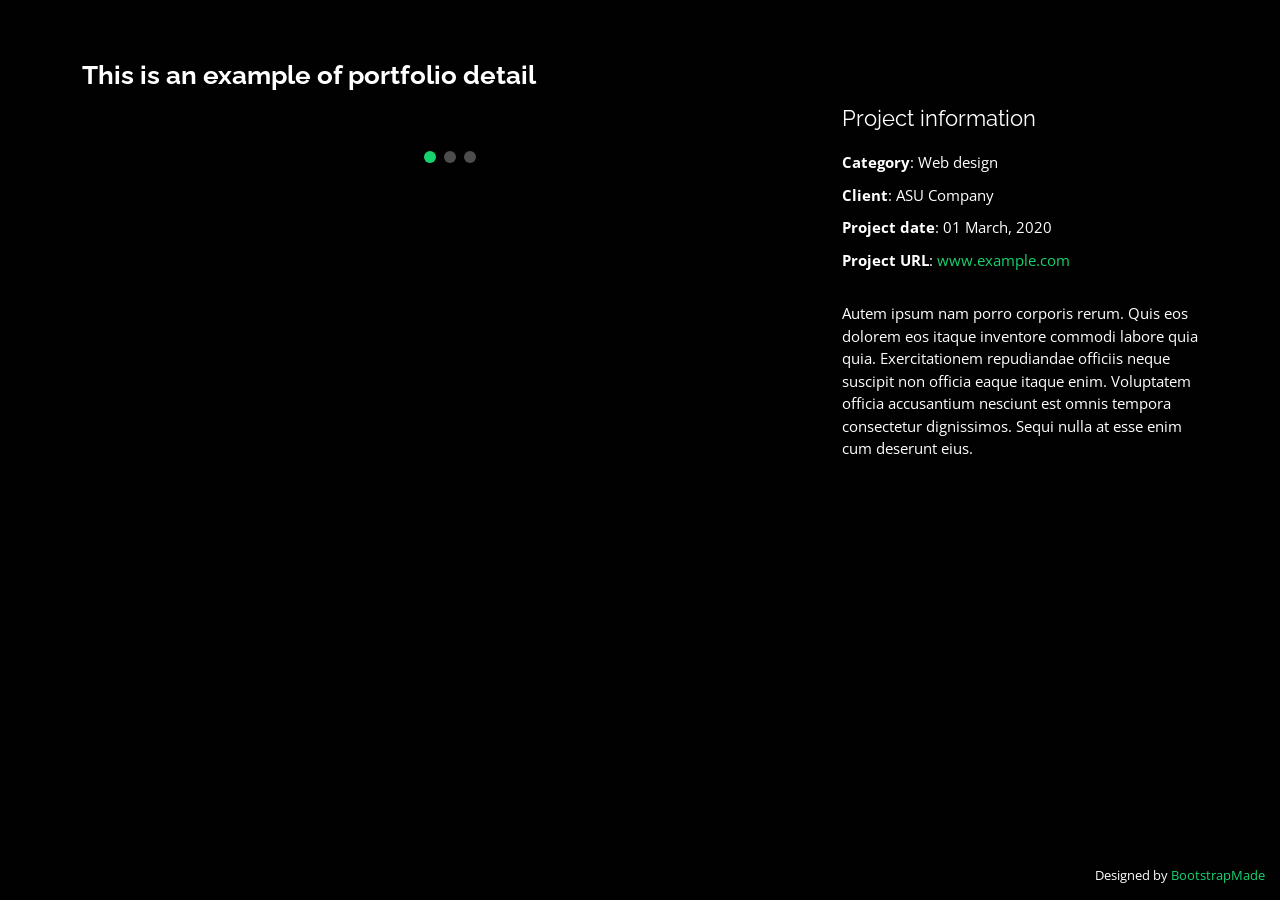
==== portfolio-details.html @ a6886284 "New template" ====
<!DOCTYPE html>
<html lang="en">

<head>
  <meta charset="utf-8">
  <meta content="width=device-width, initial-scale=1.0" name="viewport">

  <title>Portfolio Details - Personal Bootstrap Template</title>
  <meta content="" name="description">
  <meta content="" name="keywords">

  <!-- Favicons -->
  <link href="assets/img/favicon.png" rel="icon">
  <link href="assets/img/apple-touch-icon.png" rel="apple-touch-icon">

  <!-- Google Fonts -->
  <link href="https://fonts.googleapis.com/css?family=Open+Sans:300,300i,400,400i,600,600i,700,700i|Raleway:300,300i,400,400i,500,500i,600,600i,700,700i|Poppins:300,300i,400,400i,500,500i,600,600i,700,700i" rel="stylesheet">

  <!-- Vendor CSS Files -->
  <link href="assets/vendor/bootstrap/css/bootstrap.min.css" rel="stylesheet">
  <link href="assets/vendor/bootstrap-icons/bootstrap-icons.css" rel="stylesheet">
  <link href="assets/vendor/boxicons/css/boxicons.min.css" rel="stylesheet">
  <link href="assets/vendor/glightbox/css/glightbox.min.css" rel="stylesheet">
  <link href="assets/vendor/remixicon/remixicon.css" rel="stylesheet">
  <link href="assets/vendor/swiper/swiper-bundle.min.css" rel="stylesheet">

  <!-- Template Main CSS File -->
  <link href="assets/css/style.css" rel="stylesheet">

  <!-- =======================================================
  * Template Name: Personal - v4.10.0
  * Template URL: https://bootstrapmade.com/personal-free-resume-bootstrap-template/
  * Author: BootstrapMade.com
  * License: https://bootstrapmade.com/license/
  ======================================================== -->
</head>

<body>

  <main id="main">

    <!-- ======= Portfolio Details ======= -->
    <div id="portfolio-details" class="portfolio-details">
      <div class="container">

        <div class="row">

          <div class="col-lg-8">
            <h2 class="portfolio-title">This is an example of portfolio detail</h2>

            <div class="portfolio-details-slider swiper">
              <div class="swiper-wrapper align-items-center">

                <div class="swiper-slide">
                  <img src="assets/img/portfolio/portfolio-details-1.jpg" alt="">
                </div>

                <div class="swiper-slide">
                  <img src="assets/img/portfolio/portfolio-details-2.jpg" alt="">
                </div>

                <div class="swiper-slide">
                  <img src="assets/img/portfolio/portfolio-details-3.jpg" alt="">
                </div>

              </div>
              <div class="swiper-pagination"></div>
            </div>

          </div>

          <div class="col-lg-4 portfolio-info">
            <h3>Project information</h3>
            <ul>
              <li><strong>Category</strong>: Web design</li>
              <li><strong>Client</strong>: ASU Company</li>
              <li><strong>Project date</strong>: 01 March, 2020</li>
              <li><strong>Project URL</strong>: <a href="#">www.example.com</a></li>
            </ul>

            <p>
              Autem ipsum nam porro corporis rerum. Quis eos dolorem eos itaque inventore commodi labore quia quia. Exercitationem repudiandae officiis neque suscipit non officia eaque itaque enim. Voluptatem officia accusantium nesciunt est omnis tempora consectetur dignissimos. Sequi nulla at esse enim cum deserunt eius.
            </p>
          </div>

        </div>

      </div>
    </div><!-- End Portfolio Details -->

  </main><!-- End #main -->

  <div class="credits">
    <!-- All the links in the footer should remain intact. -->
    <!-- You can delete the links only if you purchased the pro version. -->
    <!-- Licensing information: https://bootstrapmade.com/license/ -->
    <!-- Purchase the pro version with working PHP/AJAX contact form: https://bootstrapmade.com/personal-free-resume-bootstrap-template/ -->
    Designed by <a href="https://bootstrapmade.com/">BootstrapMade</a>
  </div>

  <!-- Vendor JS Files -->
  <script src="assets/vendor/purecounter/purecounter_vanilla.js"></script>
  <script src="assets/vendor/bootstrap/js/bootstrap.bundle.min.js"></script>
  <script src="assets/vendor/glightbox/js/glightbox.min.js"></script>
  <script src="assets/vendor/isotope-layout/isotope.pkgd.min.js"></script>
  <script src="assets/vendor/swiper/swiper-bundle.min.js"></script>
  <script src="assets/vendor/waypoints/noframework.waypoints.js"></script>
  <script src="assets/vendor/php-email-form/validate.js"></script>

  <!-- Template Main JS File -->
  <script src="assets/js/main.js"></script>

</body>

</html>
---- assets/css/style.css ----
/**
* Template Name: Personal - v4.10.0
* Template URL: https://bootstrapmade.com/personal-free-resume-bootstrap-template/
* Author: BootstrapMade.com
* License: https://bootstrapmade.com/license/
*/

/*--------------------------------------------------------------
# General
--------------------------------------------------------------*/
body {
  font-family: "Open Sans", sans-serif;
  background-color: #040404;
  color: #fff;
  position: relative;
  background: transparent;
}

body::before {
  content: "";
  position: fixed;
  background: #040404 url("../img/bg.jpg") top right no-repeat;
  background-size: cover;
  left: 0;
  right: 0;
  top: 0;
  height: 100vh;
  z-index: -1;
}

@media (min-width: 1024px) {
  body::before {
    background-attachment: fixed;
  }
}

a {
  color: #18d26e;
  text-decoration: none;
}

a:hover {
  color: #35e888;
  text-decoration: none;
}

h1,
h2,
h3,
h4,
h5,
h6 {
  font-family: "Raleway", sans-serif;
}

/*--------------------------------------------------------------
# Header
--------------------------------------------------------------*/
#header {
  transition: ease-in-out 0.3s;
  position: relative;
  height: 100vh;
  display: flex;
  align-items: center;
  z-index: 997;
  overflow-y: auto;
}

#header * {
  transition: ease-in-out 0.3s;
}

#header h1 {
  font-size: 48px;
  margin: 0;
  padding: 0;
  line-height: 1;
  font-weight: 700;
  font-family: "Poppins", sans-serif;
}

#header h1 a,
#header h1 a:hover {
  color: #fff;
  line-height: 1;
  display: inline-block;
}

#header h2 {
  font-size: 24px;
  margin-top: 20px;
  color: rgba(255, 255, 255, 0.8);
}

#header h2 span {
  color: #fff;
  border-bottom: 2px solid #18d26e;
  padding-bottom: 6px;
}

#header img {
  padding: 0;
  margin: 0;
}

#header .social-links {
  margin-top: 40px;
  display: flex;
}

#header .social-links a {
  font-size: 16px;
  display: flex;
  justify-content: center;
  align-items: center;
  background: rgba(255, 255, 255, 0.1);
  color: #fff;
  line-height: 1;
  margin-right: 8px;
  border-radius: 50%;
  width: 40px;
  height: 40px;
}

#header .social-links a:hover {
  background: #18d26e;
}

@media (max-width: 992px) {
  #header h1 {
    font-size: 36px;
  }

  #header h2 {
    font-size: 20px;
    line-height: 30px;
  }

  #header .social-links {
    margin-top: 15px;
  }

  #header .container {
    display: flex;
    flex-direction: column;
    align-items: center;
  }
}

/* Header Top */
#header.header-top {
  height: 80px;
  position: fixed;
  left: 0;
  top: 0;
  right: 0;
  background: rgba(0, 0, 0, 0.9);
}

#header.header-top .social-links,
#header.header-top h2 {
  display: none;
}

#header.header-top h1 {
  margin-right: auto;
  font-size: 36px;
}

#header.header-top .container {
  display: flex;
  align-items: center;
}

#header.header-top .navbar {
  margin: 0;
}

@media (max-width: 768px) {
  #header.header-top {
    height: 60px;
  }

  #header.header-top h1 {
    font-size: 26px;
  }
}

/*--------------------------------------------------------------
# Navigation Menu
--------------------------------------------------------------*/
/**
* Desktop Navigation 
*/
.navbar {
  padding: 0;
  margin-top: 35px;
}

.navbar ul {
  margin: 0;
  padding: 0;
  display: flex;
  list-style: none;
  align-items: center;
}

.navbar li {
  position: relative;
}

.navbar li+li {
  margin-left: 30px;
}

.navbar a,
.navbar a:focus {
  display: flex;
  align-items: center;
  justify-content: space-between;
  padding: 0;
  font-family: "Poppins", sans-serif;
  font-size: 16px;
  font-weight: 400;
  color: rgba(255, 255, 255, 0.7);
  white-space: nowrap;
  transition: 0.3s;
}

.navbar a i,
.navbar a:focus i {
  font-size: 12px;
  line-height: 0;
  margin-left: 5px;
}

.navbar a:before {
  content: "";
  position: absolute;
  width: 0;
  height: 2px;
  bottom: -4px;
  left: 0;
  background-color: #18d26e;
  visibility: hidden;
  width: 0px;
  transition: all 0.3s ease-in-out 0s;
}

.navbar a:hover:before,
.navbar li:hover>a:before,
.navbar .active:before {
  visibility: visible;
  width: 25px;
}

.navbar a:hover,
.navbar .active,
.navbar .active:focus,
.navbar li:hover>a {
  color: #fff;
}

/**
* Mobile Navigation 
*/
.mobile-nav-toggle {
  color: #fff;
  font-size: 28px;
  cursor: pointer;
  display: none;
  line-height: 0;
  transition: 0.5s;
  position: fixed;
  right: 15px;
  top: 15px;
}

@media (max-width: 991px) {
  .mobile-nav-toggle {
    display: block;
  }

  .navbar ul {
    display: none;
  }
}

.navbar-mobile {
  position: fixed;
  overflow: hidden;
  top: 0;
  right: 0;
  left: 0;
  bottom: 0;
  background: rgba(0, 0, 0, 0.9);
  transition: 0.3s;
  z-index: 999;
  margin-top: 0;
}

.navbar-mobile .mobile-nav-toggle {
  position: absolute;
  top: 15px;
  right: 15px;
}

.navbar-mobile ul {
  display: block;
  position: absolute;
  top: 55px;
  right: 15px;
  bottom: 45px;
  left: 15px;
  padding: 10px 0;
  overflow-y: auto;
  transition: 0.3s;
  border: 2px solid rgba(255, 255, 255, 0.2);
}

.navbar-mobile li {
  padding: 12px 20px;
}

.navbar-mobile li+li {
  margin: 0;
}

.navbar-mobile a,
.navbar-mobile a:focus {
  font-size: 16px;
  position: relative;
}

/*--------------------------------------------------------------
# Sections General
--------------------------------------------------------------*/
section {
  overflow: hidden;
  position: absolute;
  width: 100%;
  top: 140px;
  bottom: 100%;
  opacity: 0;
  transition: ease-in-out 0.4s;
  z-index: 2;
}

section.section-show {
  top: 100px;
  bottom: auto;
  opacity: 1;
  padding-bottom: 45px;
}

section .container {
  background: rgba(0, 0, 0, 0.9);
  padding: 30px;
}

@media (max-width: 768px) {
  section {
    top: 120px;
  }

  section.section-show {
    top: 80px;
  }
}

.section-title h2 {
  font-size: 14px;
  font-weight: 500;
  padding: 0;
  line-height: 1px;
  margin: 0 0 20px 0;
  letter-spacing: 2px;
  text-transform: uppercase;
  color: #aaaaaa;
  font-family: "Poppins", sans-serif;
}

.section-title h2::after {
  content: "";
  width: 120px;
  height: 1px;
  display: inline-block;
  background: #4ceb95;
  margin: 4px 10px;
}

.section-title p {
  margin: 0;
  margin: -15px 0 15px 0;
  font-size: 36px;
  font-weight: 700;
  text-transform: uppercase;
  font-family: "Poppins", sans-serif;
  color: #fff;
}

/*--------------------------------------------------------------
# About
--------------------------------------------------------------*/
.about-me .content h3 {
  font-weight: 700;
  font-size: 26px;
  color: #18d26e;
}

.about-me .content ul {
  list-style: none;
  padding: 0;
}

.about-me .content ul li {
  margin-bottom: 20px;
  display: flex;
  align-items: center;
}

.about-me .content ul strong {
  margin-right: 10px;
}

.about-me .content ul i {
  font-size: 16px;
  margin-right: 5px;
  color: #18d26e;
  line-height: 0;
}

.about-me .content p:last-child {
  margin-bottom: 0;
}

/*--------------------------------------------------------------
# Counts
--------------------------------------------------------------*/
.counts {
  padding: 70px 0 60px;
}

.counts .count-box {
  padding: 30px 30px 25px 30px;
  width: 100%;
  position: relative;
  text-align: center;
  background: rgba(255, 255, 255, 0.08);
}

.counts .count-box i {
  position: absolute;
  top: -25px;
  left: 50%;
  transform: translateX(-50%);
  font-size: 24px;
  background: rgba(255, 255, 255, 0.1);
  padding: 12px;
  color: #18d26e;
  border-radius: 50px;
  line-height: 0;
}

.counts .count-box span {
  font-size: 36px;
  display: block;
  font-weight: 600;
  color: #fff;
}

.counts .count-box p {
  padding: 0;
  margin: 0;
  font-family: "Raleway", sans-serif;
  font-size: 14px;
}

/*--------------------------------------------------------------
# Skills
--------------------------------------------------------------*/
.skills .progress {
  height: 60px;
  display: block;
  background: none;
  border-radius: 0;
}

.skills .progress .skill {
  padding: 10px 0;
  margin: 0;
  text-transform: uppercase;
  display: block;
  font-weight: 600;
  font-family: "Poppins", sans-serif;
  color: #fff;
}

.skills .progress .skill .val {
  float: right;
  font-style: normal;
}

.skills .progress-bar-wrap {
  background: rgba(255, 255, 255, 0.2);
}

.skills .progress-bar {
  width: 1px;
  height: 10px;
  transition: 0.9s;
  background-color: #18d26e;
}

/*--------------------------------------------------------------
# Interests
--------------------------------------------------------------*/
.interests .icon-box {
  display: flex;
  align-items: center;
  padding: 20px;
  background: rgba(255, 255, 255, 0.08);
  transition: ease-in-out 0.3s;
}

.interests .icon-box i {
  font-size: 32px;
  padding-right: 10px;
  line-height: 1;
}

.interests .icon-box h3 {
  font-weight: 700;
  margin: 0;
  padding: 0;
  line-height: 1;
  font-size: 16px;
  color: #fff;
}

.interests .icon-box:hover {
  background: rgba(255, 255, 255, 0.12);
}

/*--------------------------------------------------------------
# Testimonials
--------------------------------------------------------------*/
.testimonials .testimonials-carousel,
.testimonials .testimonials-slider {
  overflow: hidden;
}

.testimonials .testimonial-item {
  box-sizing: content-box;
  min-height: 320px;
}

.testimonials .testimonial-item .testimonial-img {
  width: 90px;
  border-radius: 50%;
  margin: -40px 0 0 40px;
  position: relative;
  z-index: 2;
  border: 6px solid rgba(255, 255, 255, 0.12);
}

.testimonials .testimonial-item h3 {
  font-size: 18px;
  font-weight: bold;
  margin: 10px 0 5px 45px;
  color: #fff;
}

.testimonials .testimonial-item h4 {
  font-size: 14px;
  color: #999;
  margin: 0 0 0 45px;
}

.testimonials .testimonial-item .quote-icon-left,
.testimonials .testimonial-item .quote-icon-right {
  color: rgba(255, 255, 255, 0.25);
  font-size: 26px;
}

.testimonials .testimonial-item .quote-icon-left {
  display: inline-block;
  left: -5px;
  position: relative;
}

.testimonials .testimonial-item .quote-icon-right {
  display: inline-block;
  right: -5px;
  position: relative;
  top: 10px;
}

.testimonials .testimonial-item p {
  font-style: italic;
  margin: 0 15px 0 15px;
  padding: 20px 20px 60px 20px;
  background: rgba(255, 255, 255, 0.1);
  position: relative;
  border-radius: 6px;
  position: relative;
  z-index: 1;
}

.testimonials .swiper-pagination {
  margin-top: 20px;
  position: relative;
}

.testimonials .swiper-pagination .swiper-pagination-bullet {
  width: 12px;
  height: 12px;
  opacity: 1;
  background-color: rgba(255, 255, 255, 0.3);
}

.testimonials .swiper-pagination .swiper-pagination-bullet-active {
  background-color: #18d26e;
}

/*--------------------------------------------------------------
# Resume
--------------------------------------------------------------*/
.resume .resume-title {
  font-size: 26px;
  font-weight: 700;
  margin-top: 20px;
  margin-bottom: 20px;
  color: #fff;
}

.resume .resume-item {
  padding: 0 0 20px 20px;
  margin-top: -2px;
  border-left: 2px solid rgba(255, 255, 255, 0.2);
  position: relative;
}

.resume .resume-item h4 {
  line-height: 18px;
  font-size: 18px;
  font-weight: 600;
  text-transform: uppercase;
  font-family: "Poppins", sans-serif;
  color: #18d26e;
  margin-bottom: 10px;
}

.resume .resume-item h5 {
  font-size: 16px;
  background: rgba(255, 255, 255, 0.15);
  padding: 5px 15px;
  display: inline-block;
  font-weight: 600;
  margin-bottom: 10px;
}

.resume .resume-item ul {
  padding-left: 20px;
}

.resume .resume-item ul li {
  padding-bottom: 10px;
}

.resume .resume-item:last-child {
  padding-bottom: 0;
}

.resume .resume-item::before {
  content: "";
  position: absolute;
  width: 16px;
  height: 16px;
  border-radius: 50px;
  left: -9px;
  top: 0;
  background: #18d26e;
  border: 2px solid #18d26e;
}

/*--------------------------------------------------------------
# Services
--------------------------------------------------------------*/
.services .icon-box {
  text-align: center;
  background: rgba(204, 204, 204, 0.1);
  padding: 80px 20px;
  transition: all ease-in-out 0.3s;
}

.services .icon-box .icon {
  margin: 0 auto;
  width: 64px;
  height: 64px;
  background: #18d26e;
  border-radius: 5px;
  transition: all 0.3s ease-out 0s;
  display: flex;
  align-items: center;
  justify-content: center;
  margin-bottom: 20px;
  transform-style: preserve-3d;
}

.services .icon-box .icon i {
  color: #fff;
  font-size: 28px;
}

.services .icon-box .icon::before {
  position: absolute;
  content: "";
  left: -8px;
  top: -8px;
  height: 100%;
  width: 100%;
  background: rgba(255, 255, 255, 0.15);
  border-radius: 5px;
  transition: all 0.3s ease-out 0s;
  transform: translateZ(-1px);
}

.services .icon-box h4 {
  font-weight: 700;
  margin-bottom: 15px;
  font-size: 24px;
}

.services .icon-box h4 a {
  color: #fff;
}

.services .icon-box p {
  line-height: 24px;
  font-size: 14px;
  margin-bottom: 0;
}

.services .icon-box:hover {
  background: #18d26e;
  border-color: #18d26e;
}

.services .icon-box:hover .icon {
  background: #fff;
}

.services .icon-box:hover .icon i {
  color: #18d26e;
}

.services .icon-box:hover .icon::before {
  background: #35e888;
}

.services .icon-box:hover h4 a,
.services .icon-box:hover p {
  color: #fff;
}

/*--------------------------------------------------------------
# Portfolio
--------------------------------------------------------------*/
.portfolio .portfolio-item {
  margin-bottom: 30px;
}

.portfolio #portfolio-flters {
  padding: 0;
  margin: 0 auto 15px auto;
  list-style: none;
  text-align: center;
  border-radius: 50px;
  padding: 2px 15px;
}

.portfolio #portfolio-flters li {
  cursor: pointer;
  display: inline-block;
  padding: 8px 16px 10px 16px;
  font-size: 14px;
  font-weight: 600;
  line-height: 1;
  text-transform: uppercase;
  color: #fff;
  background: rgba(255, 255, 255, 0.1);
  margin: 0 3px 10px 3px;
  transition: all 0.3s ease-in-out;
  border-radius: 4px;
}

.portfolio #portfolio-flters li:hover,
.portfolio #portfolio-flters li.filter-active {
  background: #18d26e;
}

.portfolio #portfolio-flters li:last-child {
  margin-right: 0;
}

.portfolio .portfolio-wrap {
  transition: 0.3s;
  position: relative;
  overflow: hidden;
  z-index: 1;
  background: rgba(0, 0, 0, 0.6);
}

.portfolio .portfolio-wrap::before {
  content: "";
  background: rgba(0, 0, 0, 0.6);
  position: absolute;
  left: 30px;
  right: 30px;
  top: 30px;
  bottom: 30px;
  transition: all ease-in-out 0.3s;
  z-index: 2;
  opacity: 0;
}

.portfolio .portfolio-wrap .portfolio-info {
  opacity: 0;
  position: absolute;
  top: 0;
  left: 0;
  right: 0;
  bottom: 0;
  text-align: center;
  z-index: 3;
  transition: all ease-in-out 0.3s;
  display: flex;
  flex-direction: column;
  justify-content: center;
  align-items: center;
}

.portfolio .portfolio-wrap .portfolio-info::before {
  display: block;
  content: "";
  width: 48px;
  height: 48px;
  position: absolute;
  top: 35px;
  left: 35px;
  border-top: 3px solid #fff;
  border-left: 3px solid #fff;
  transition: all 0.5s ease 0s;
  z-index: 9994;
}

.portfolio .portfolio-wrap .portfolio-info::after {
  display: block;
  content: "";
  width: 48px;
  height: 48px;
  position: absolute;
  bottom: 35px;
  right: 35px;
  border-bottom: 3px solid #fff;
  border-right: 3px solid #fff;
  transition: all 0.5s ease 0s;
  z-index: 9994;
}

.portfolio .portfolio-wrap .portfolio-info h4 {
  font-size: 20px;
  color: #fff;
  font-weight: 600;
}

.portfolio .portfolio-wrap .portfolio-info p {
  color: #ffffff;
  font-size: 14px;
  text-transform: uppercase;
  padding: 0;
  margin: 0;
}

.portfolio .portfolio-wrap .portfolio-links {
  text-align: center;
  z-index: 4;
}

.portfolio .portfolio-wrap .portfolio-links a {
  color: #fff;
  margin: 0 2px;
  font-size: 28px;
  display: inline-block;
  transition: 0.3s;
}

.portfolio .portfolio-wrap .portfolio-links a:hover {
  color: #63eda3;
}

.portfolio .portfolio-wrap:hover::before {
  top: 0;
  left: 0;
  right: 0;
  bottom: 0;
  opacity: 1;
}

.portfolio .portfolio-wrap:hover .portfolio-info {
  opacity: 1;
}

.portfolio .portfolio-wrap:hover .portfolio-info::before {
  top: 15px;
  left: 15px;
}

.portfolio .portfolio-wrap:hover .portfolio-info::after {
  bottom: 15px;
  right: 15px;
}

/*--------------------------------------------------------------
# Portfolio Details
--------------------------------------------------------------*/
.portfolio-details {
  padding-top: 40px;
  background: rgba(0, 0, 0, 0.8);
  position: fixed;
  left: 0;
  right: 0;
  top: 0;
  bottom: 0;
  overflow-y: auto;
}

.portfolio-details .container {
  padding-top: 20px;
  padding-bottom: 40px;
}

.portfolio-details .portfolio-title {
  font-size: 26px;
  font-weight: 700;
  margin-bottom: 20px;
}

.portfolio-details .portfolio-info {
  padding-top: 45px;
}

.portfolio-details .portfolio-info h3 {
  font-size: 22px;
  font-weight: 400;
  margin-bottom: 20px;
}

.portfolio-details .portfolio-info ul {
  list-style: none;
  padding: 0;
  font-size: 15px;
}

.portfolio-details .portfolio-info ul li+li {
  margin-top: 10px;
}

.portfolio-details .portfolio-info p {
  font-size: 15px;
  padding: 15px 0 0 0;
}

@media (max-width: 992px) {
  .portfolio-details .portfolio-info {
    padding-top: 20px;
  }
}

.portfolio-details .swiper-pagination {
  margin-top: 20px;
  position: relative;
}

.portfolio-details .swiper-pagination .swiper-pagination-bullet {
  width: 12px;
  height: 12px;
  opacity: 1;
  background-color: rgba(255, 255, 255, 0.3);
}

.portfolio-details .swiper-pagination .swiper-pagination-bullet-active {
  background-color: #18d26e;
}

/*--------------------------------------------------------------
# Contact
--------------------------------------------------------------*/
.contact .info-box {
  color: #444444;
  padding: 20px;
  width: 100%;
  background: rgba(255, 255, 255, 0.08);
}

.contact .info-box i.bx {
  font-size: 24px;
  color: #18d26e;
  border-radius: 50%;
  padding: 14px;
  float: left;
  background: rgba(255, 255, 255, 0.1);
}

.contact .info-box h3 {
  font-size: 20px;
  color: rgba(255, 255, 255, 0.5);
  font-weight: 700;
  margin: 10px 0 8px 68px;
}

.contact .info-box p {
  padding: 0;
  color: #fff;
  line-height: 24px;
  font-size: 14px;
  margin: 0 0 0 68px;
}

.contact .info-box .social-links {
  margin: 5px 0 0 68px;
  display: flex;
}

.contact .info-box .social-links a {
  font-size: 18px;
  display: inline-block;
  color: #fff;
  line-height: 1;
  margin-right: 12px;
  transition: 0.3s;
}

.contact .info-box .social-links a:hover {
  color: #18d26e;
}

.contact .php-email-form {
  padding: 30px;
  background: rgba(255, 255, 255, 0.08);
}

.contact .php-email-form .error-message {
  display: none;
  background: rgba(255, 255, 255, 0.08);
  background: #ed3c0d;
  text-align: left;
  padding: 15px;
  font-weight: 600;
}

.contact .php-email-form .error-message br+br {
  margin-top: 25px;
}

.contact .php-email-form .sent-message {
  display: none;
  background: rgba(255, 255, 255, 0.08);
  background: #18d26e;
  text-align: center;
  padding: 15px;
  font-weight: 600;
}

.contact .php-email-form .loading {
  display: none;
  background: rgba(255, 255, 255, 0.08);
  text-align: center;
  padding: 15px;
}

.contact .php-email-form .loading:before {
  content: "";
  display: inline-block;
  border-radius: 50%;
  width: 24px;
  height: 24px;
  margin: 0 10px -6px 0;
  border: 3px solid #18d26e;
  border-top-color: #eee;
  -webkit-animation: animate-loading 1s linear infinite;
  animation: animate-loading 1s linear infinite;
}

.contact .php-email-form input,
.contact .php-email-form textarea {
  border-radius: 0;
  box-shadow: none;
  font-size: 14px;
  background: rgba(255, 255, 255, 0.08);
  border: 0;
  transition: 0.3s;
  color: #fff;
}

.contact .php-email-form input:focus,
.contact .php-email-form textarea:focus {
  background-color: rgba(255, 255, 255, 0.11);
}

.contact .php-email-form input::-moz-placeholder,
.contact .php-email-form textarea::-moz-placeholder {
  color: rgba(255, 255, 255, 0.3);
  opacity: 1;
}

.contact .php-email-form input::placeholder,
.contact .php-email-form textarea::placeholder {
  color: rgba(255, 255, 255, 0.3);
  opacity: 1;
}

.contact .php-email-form input {
  padding: 10px 15px;
}

.contact .php-email-form textarea {
  padding: 12px 15px;
}

.contact .php-email-form button[type=submit] {
  background: #18d26e;
  border: 0;
  padding: 10px 30px;
  color: #fff;
  transition: 0.4s;
  border-radius: 4px;
}

.contact .php-email-form button[type=submit]:hover {
  background: #15bb62;
}

@-webkit-keyframes animate-loading {
  0% {
    transform: rotate(0deg);
  }

  100% {
    transform: rotate(360deg);
  }
}

@keyframes animate-loading {
  0% {
    transform: rotate(0deg);
  }

  100% {
    transform: rotate(360deg);
  }
}

/*--------------------------------------------------------------
# Credits
--------------------------------------------------------------*/
.credits {
  position: fixed;
  right: 0;
  left: 0;
  bottom: 0;
  padding: 15px;
  text-align: right;
  font-size: 13px;
  color: #fff;
  z-index: 999999;
}

@media (max-width: 992px) {
  .credits {
    text-align: center;
    padding: 10px;
    background: rgba(0, 0, 0, 0.8);
  }
}

.credits a {
  color: #18d26e;
  transition: 0.3s;
}

.credits a:hover {
  color: #fff;
}
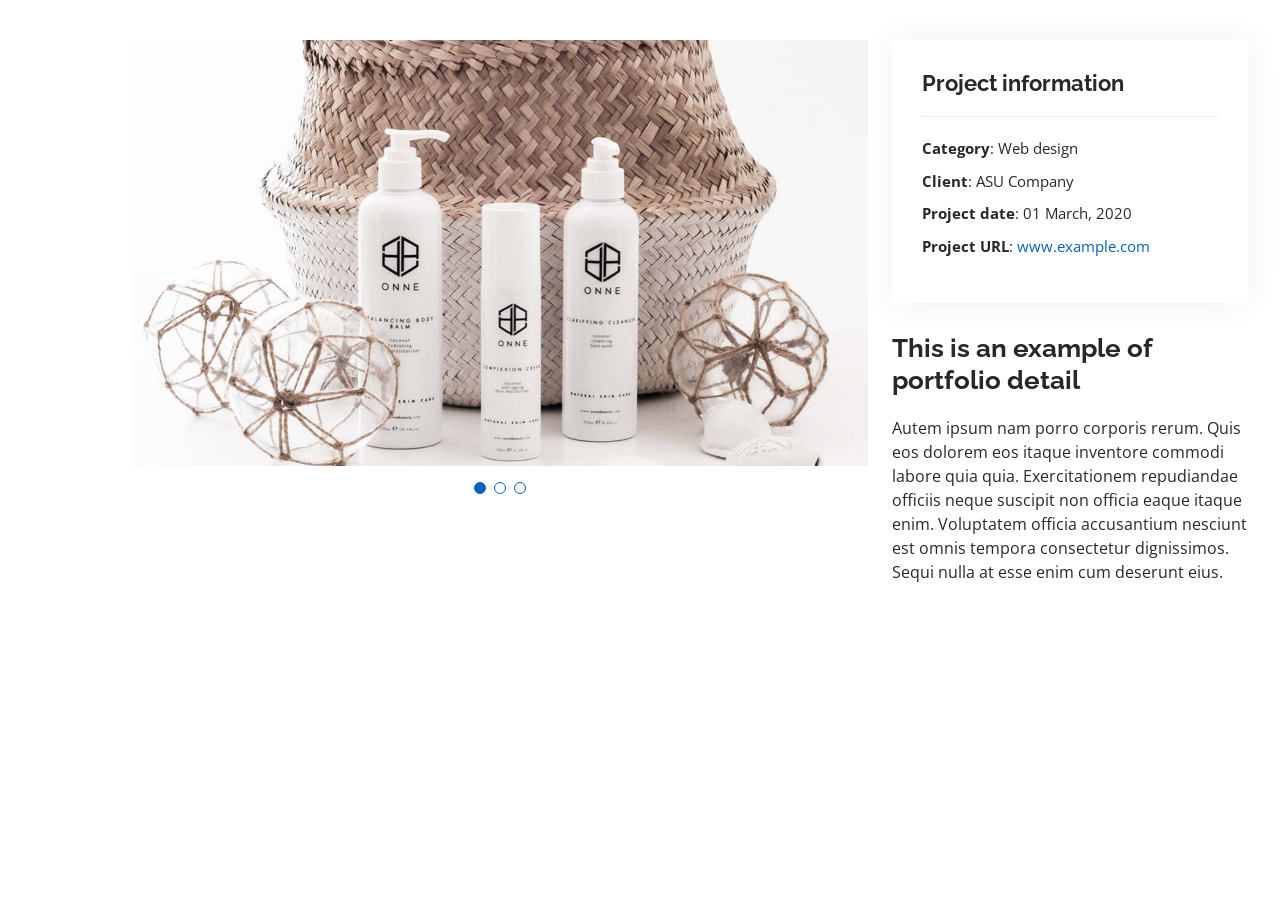
==== commit 447ce6bf: "template 2" ====
--- a/portfolio-details.html
+++ b/portfolio-details.html
@@ -17,19 +17,19 @@
   <link href="https://fonts.googleapis.com/css?family=Open+Sans:300,300i,400,400i,600,600i,700,700i|Raleway:300,300i,400,400i,500,500i,600,600i,700,700i|Poppins:300,300i,400,400i,500,500i,600,600i,700,700i" rel="stylesheet">
 
   <!-- Vendor CSS Files -->
+  <link href="assets/vendor/aos/aos.css" rel="stylesheet">
   <link href="assets/vendor/bootstrap/css/bootstrap.min.css" rel="stylesheet">
   <link href="assets/vendor/bootstrap-icons/bootstrap-icons.css" rel="stylesheet">
   <link href="assets/vendor/boxicons/css/boxicons.min.css" rel="stylesheet">
   <link href="assets/vendor/glightbox/css/glightbox.min.css" rel="stylesheet">
-  <link href="assets/vendor/remixicon/remixicon.css" rel="stylesheet">
   <link href="assets/vendor/swiper/swiper-bundle.min.css" rel="stylesheet">
 
   <!-- Template Main CSS File -->
   <link href="assets/css/style.css" rel="stylesheet">
 
   <!-- =======================================================
-  * Template Name: Personal - v4.10.0
-  * Template URL: https://bootstrapmade.com/personal-free-resume-bootstrap-template/
+  * Template Name: MyResume - v4.10.0
+  * Template URL: https://bootstrapmade.com/free-html-bootstrap-template-my-resume/
   * Author: BootstrapMade.com
   * License: https://bootstrapmade.com/license/
   ======================================================== -->
@@ -39,15 +39,13 @@
 
   <main id="main">
 
-    <!-- ======= Portfolio Details ======= -->
-    <div id="portfolio-details" class="portfolio-details">
+    <!-- ======= Portfolio Details Section ======= -->
+    <section id="portfolio-details" class="portfolio-details">
       <div class="container">
 
-        <div class="row">
+        <div class="row gy-4">
 
           <div class="col-lg-8">
-            <h2 class="portfolio-title">This is an example of portfolio detail</h2>
-
             <div class="portfolio-details-slider swiper">
               <div class="swiper-wrapper align-items-center">
 
@@ -66,44 +64,44 @@
               </div>
               <div class="swiper-pagination"></div>
             </div>
-
           </div>
 
-          <div class="col-lg-4 portfolio-info">
-            <h3>Project information</h3>
-            <ul>
-              <li><strong>Category</strong>: Web design</li>
-              <li><strong>Client</strong>: ASU Company</li>
-              <li><strong>Project date</strong>: 01 March, 2020</li>
-              <li><strong>Project URL</strong>: <a href="#">www.example.com</a></li>
-            </ul>
-
-            <p>
-              Autem ipsum nam porro corporis rerum. Quis eos dolorem eos itaque inventore commodi labore quia quia. Exercitationem repudiandae officiis neque suscipit non officia eaque itaque enim. Voluptatem officia accusantium nesciunt est omnis tempora consectetur dignissimos. Sequi nulla at esse enim cum deserunt eius.
-            </p>
+          <div class="col-lg-4">
+            <div class="portfolio-info">
+              <h3>Project information</h3>
+              <ul>
+                <li><strong>Category</strong>: Web design</li>
+                <li><strong>Client</strong>: ASU Company</li>
+                <li><strong>Project date</strong>: 01 March, 2020</li>
+                <li><strong>Project URL</strong>: <a href="#">www.example.com</a></li>
+              </ul>
+            </div>
+            <div class="portfolio-description">
+              <h2>This is an example of portfolio detail</h2>
+              <p>
+                Autem ipsum nam porro corporis rerum. Quis eos dolorem eos itaque inventore commodi labore quia quia. Exercitationem repudiandae officiis neque suscipit non officia eaque itaque enim. Voluptatem officia accusantium nesciunt est omnis tempora consectetur dignissimos. Sequi nulla at esse enim cum deserunt eius.
+              </p>
+            </div>
           </div>
 
         </div>
 
       </div>
-    </div><!-- End Portfolio Details -->
+    </section><!-- End Portfolio Details Section -->
 
   </main><!-- End #main -->
 
-  <div class="credits">
-    <!-- All the links in the footer should remain intact. -->
-    <!-- You can delete the links only if you purchased the pro version. -->
-    <!-- Licensing information: https://bootstrapmade.com/license/ -->
-    <!-- Purchase the pro version with working PHP/AJAX contact form: https://bootstrapmade.com/personal-free-resume-bootstrap-template/ -->
-    Designed by <a href="https://bootstrapmade.com/">BootstrapMade</a>
-  </div>
+  <div id="preloader"></div>
+  <a href="#" class="back-to-top d-flex align-items-center justify-content-center"><i class="bi bi-arrow-up-short"></i></a>
 
   <!-- Vendor JS Files -->
   <script src="assets/vendor/purecounter/purecounter_vanilla.js"></script>
+  <script src="assets/vendor/aos/aos.js"></script>
   <script src="assets/vendor/bootstrap/js/bootstrap.bundle.min.js"></script>
   <script src="assets/vendor/glightbox/js/glightbox.min.js"></script>
   <script src="assets/vendor/isotope-layout/isotope.pkgd.min.js"></script>
   <script src="assets/vendor/swiper/swiper-bundle.min.js"></script>
+  <script src="assets/vendor/typed.js/typed.min.js"></script>
   <script src="assets/vendor/waypoints/noframework.waypoints.js"></script>
   <script src="assets/vendor/php-email-form/validate.js"></script>
 
--- a/assets/css/style.css
+++ b/assets/css/style.css
@@ -1,6 +1,6 @@
 /**
-* Template Name: Personal - v4.10.0
-* Template URL: https://bootstrapmade.com/personal-free-resume-bootstrap-template/
+* Template Name: MyResume - v4.10.0
+* Template URL: https://bootstrapmade.com/free-html-bootstrap-template-my-resume/
 * Author: BootstrapMade.com
 * License: https://bootstrapmade.com/license/
 */
@@ -10,37 +10,16 @@
 --------------------------------------------------------------*/
 body {
   font-family: "Open Sans", sans-serif;
-  background-color: #040404;
-  color: #fff;
-  position: relative;
-  background: transparent;
-}
-
-body::before {
-  content: "";
-  position: fixed;
-  background: #040404 url("../img/bg.jpg") top right no-repeat;
-  background-size: cover;
-  left: 0;
-  right: 0;
-  top: 0;
-  height: 100vh;
-  z-index: -1;
-}
-
-@media (min-width: 1024px) {
-  body::before {
-    background-attachment: fixed;
-  }
+  color: #272829;
 }
 
 a {
-  color: #18d26e;
+  color: #0563bb;
   text-decoration: none;
 }
 
 a:hover {
-  color: #35e888;
+  color: #067ded;
   text-decoration: none;
 }
 
@@ -54,135 +33,122 @@
 }
 
 /*--------------------------------------------------------------
-# Header
---------------------------------------------------------------*/
-#header {
-  transition: ease-in-out 0.3s;
-  position: relative;
-  height: 100vh;
-  display: flex;
-  align-items: center;
-  z-index: 997;
-  overflow-y: auto;
-}
-
-#header * {
-  transition: ease-in-out 0.3s;
-}
-
-#header h1 {
-  font-size: 48px;
-  margin: 0;
-  padding: 0;
-  line-height: 1;
-  font-weight: 700;
-  font-family: "Poppins", sans-serif;
-}
-
-#header h1 a,
-#header h1 a:hover {
-  color: #fff;
-  line-height: 1;
-  display: inline-block;
-}
-
-#header h2 {
-  font-size: 24px;
-  margin-top: 20px;
-  color: rgba(255, 255, 255, 0.8);
-}
-
-#header h2 span {
-  color: #fff;
-  border-bottom: 2px solid #18d26e;
-  padding-bottom: 6px;
-}
-
-#header img {
-  padding: 0;
-  margin: 0;
-}
-
-#header .social-links {
-  margin-top: 40px;
-  display: flex;
-}
-
-#header .social-links a {
-  font-size: 16px;
-  display: flex;
-  justify-content: center;
-  align-items: center;
-  background: rgba(255, 255, 255, 0.1);
-  color: #fff;
-  line-height: 1;
-  margin-right: 8px;
-  border-radius: 50%;
+# Back to top button
+--------------------------------------------------------------*/
+.back-to-top {
+  position: fixed;
+  visibility: hidden;
+  opacity: 0;
+  right: 15px;
+  bottom: 15px;
+  z-index: 996;
+  background: #0563bb;
   width: 40px;
   height: 40px;
-}
-
-#header .social-links a:hover {
-  background: #18d26e;
-}
-
-@media (max-width: 992px) {
-  #header h1 {
-    font-size: 36px;
-  }
-
-  #header h2 {
-    font-size: 20px;
-    line-height: 30px;
-  }
-
-  #header .social-links {
-    margin-top: 15px;
-  }
-
-  #header .container {
-    display: flex;
-    flex-direction: column;
-    align-items: center;
-  }
-}
-
-/* Header Top */
-#header.header-top {
-  height: 80px;
+  border-radius: 50px;
+  transition: all 0.4s;
+}
+
+.back-to-top i {
+  font-size: 28px;
+  color: #fff;
+  line-height: 0;
+}
+
+.back-to-top:hover {
+  background: #0678e3;
+  color: #fff;
+}
+
+.back-to-top.active {
+  visibility: visible;
+  opacity: 1;
+}
+
+/*--------------------------------------------------------------
+# Preloader
+--------------------------------------------------------------*/
+#preloader {
   position: fixed;
+  top: 0;
   left: 0;
+  right: 0;
+  bottom: 0;
+  z-index: 9999;
+  overflow: hidden;
+  background: #fff;
+}
+
+#preloader:before {
+  content: "";
+  position: fixed;
+  top: calc(50% - 30px);
+  left: calc(50% - 30px);
+  border: 6px solid #0563bb;
+  border-top-color: #fff;
+  border-bottom-color: #fff;
+  border-radius: 50%;
+  width: 60px;
+  height: 60px;
+  -webkit-animation: animate-preloader 1s linear infinite;
+  animation: animate-preloader 1s linear infinite;
+}
+
+@-webkit-keyframes animate-preloader {
+  0% {
+    transform: rotate(0deg);
+  }
+
+  100% {
+    transform: rotate(360deg);
+  }
+}
+
+@keyframes animate-preloader {
+  0% {
+    transform: rotate(0deg);
+  }
+
+  100% {
+    transform: rotate(360deg);
+  }
+}
+
+/*--------------------------------------------------------------
+# Disable aos animation delay on mobile devices
+--------------------------------------------------------------*/
+@media screen and (max-width: 768px) {
+  [data-aos-delay] {
+    transition-delay: 0 !important;
+  }
+}
+
+/*--------------------------------------------------------------
+# Header
+--------------------------------------------------------------*/
+#header {
+  position: fixed;
   top: 0;
-  right: 0;
-  background: rgba(0, 0, 0, 0.9);
-}
-
-#header.header-top .social-links,
-#header.header-top h2 {
-  display: none;
-}
-
-#header.header-top h1 {
-  margin-right: auto;
-  font-size: 36px;
-}
-
-#header.header-top .container {
-  display: flex;
-  align-items: center;
-}
-
-#header.header-top .navbar {
-  margin: 0;
-}
-
-@media (max-width: 768px) {
-  #header.header-top {
-    height: 60px;
-  }
-
-  #header.header-top h1 {
-    font-size: 26px;
+  left: 0;
+  bottom: 0;
+  z-index: 9997;
+  transition: all 0.5s;
+  padding: 15px;
+  overflow-y: auto;
+}
+
+@media (max-width: 991px) {
+  #header {
+    width: 300px;
+    background: #fff;
+    border-right: 1px solid #e6e9ec;
+    left: -300px;
+  }
+}
+
+@media (min-width: 991px) {
+  #main {
+    margin-left: 100px;
   }
 }
 
@@ -192,284 +158,327 @@
 /**
 * Desktop Navigation 
 */
-.navbar {
+.nav-menu {
   padding: 0;
-  margin-top: 35px;
-}
-
-.navbar ul {
+  display: block;
+}
+
+.nav-menu * {
   margin: 0;
   padding: 0;
-  display: flex;
   list-style: none;
-  align-items: center;
-}
-
-.navbar li {
+}
+
+.nav-menu>ul>li {
   position: relative;
-}
-
-.navbar li+li {
-  margin-left: 30px;
-}
-
-.navbar a,
-.navbar a:focus {
+  white-space: nowrap;
+}
+
+.nav-menu a,
+.nav-menu a:focus {
   display: flex;
   align-items: center;
-  justify-content: space-between;
-  padding: 0;
-  font-family: "Poppins", sans-serif;
-  font-size: 16px;
-  font-weight: 400;
-  color: rgba(255, 255, 255, 0.7);
-  white-space: nowrap;
+  color: #45505b;
+  padding: 10px 18px;
+  margin-bottom: 8px;
   transition: 0.3s;
-}
-
-.navbar a i,
-.navbar a:focus i {
-  font-size: 12px;
-  line-height: 0;
-  margin-left: 5px;
-}
-
-.navbar a:before {
-  content: "";
-  position: absolute;
-  width: 0;
-  height: 2px;
-  bottom: -4px;
-  left: 0;
-  background-color: #18d26e;
-  visibility: hidden;
-  width: 0px;
-  transition: all 0.3s ease-in-out 0s;
-}
-
-.navbar a:hover:before,
-.navbar li:hover>a:before,
-.navbar .active:before {
-  visibility: visible;
-  width: 25px;
-}
-
-.navbar a:hover,
-.navbar .active,
-.navbar .active:focus,
-.navbar li:hover>a {
-  color: #fff;
+  font-size: 15px;
+  border-radius: 50px;
+  background: #f2f3f5;
+  height: 56px;
+  width: 100%;
+  overflow: hidden;
+  transition: 0.3s;
+}
+
+.nav-menu a i,
+.nav-menu a:focus i {
+  font-size: 20px;
+}
+
+.nav-menu a span,
+.nav-menu a:focus span {
+  padding: 0 5px 0 7px;
+  color: #45505b;
+}
+
+@media (min-width: 992px) {
+
+  .nav-menu a,
+  .nav-menu a:focus {
+    width: 56px;
+  }
+
+  .nav-menu a span,
+  .nav-menu a:focus span {
+    display: none;
+    color: #fff;
+  }
+}
+
+.nav-menu a:hover,
+.nav-menu .active,
+.nav-menu .active:focus,
+.nav-menu li:hover>a {
+  color: #fff;
+  background: #0563bb;
+}
+
+.nav-menu a:hover span,
+.nav-menu .active span,
+.nav-menu .active:focus span,
+.nav-menu li:hover>a span {
+  color: #fff;
+}
+
+.nav-menu a:hover,
+.nav-menu li:hover>a {
+  width: 100%;
+  color: #fff;
+}
+
+.nav-menu a:hover span,
+.nav-menu li:hover>a span {
+  display: block;
 }
 
 /**
 * Mobile Navigation 
 */
 .mobile-nav-toggle {
-  color: #fff;
+  position: fixed;
+  right: 10px;
+  top: 10px;
+  z-index: 9998;
+  border: 0;
+  background: none;
   font-size: 28px;
+  transition: all 0.4s;
+  outline: none !important;
+  line-height: 0;
   cursor: pointer;
-  display: none;
-  line-height: 0;
-  transition: 0.5s;
-  position: fixed;
-  right: 15px;
-  top: 15px;
-}
-
-@media (max-width: 991px) {
-  .mobile-nav-toggle {
-    display: block;
-  }
-
-  .navbar ul {
-    display: none;
-  }
-}
-
-.navbar-mobile {
-  position: fixed;
+  border-radius: 50px;
+  padding: 5px;
+}
+
+.mobile-nav-toggle i {
+  color: #45505b;
+}
+
+.mobile-nav-active {
   overflow: hidden;
+}
+
+.mobile-nav-active #header {
+  left: 0;
+}
+
+.mobile-nav-active .mobile-nav-toggle {
+  color: #fff;
+  background-color: #0563bb;
+}
+
+/*--------------------------------------------------------------
+# Hero Section
+--------------------------------------------------------------*/
+#hero {
+  width: 100%;
+  height: 100vh;
+  background: url("../img/hero-bg.jpg") top right no-repeat;
+  background-size: cover;
+  position: relative;
+}
+
+@media (min-width: 992px) {
+  #hero {
+    padding-left: 160px;
+  }
+}
+
+#hero:before {
+  content: "";
+  background: rgba(255, 255, 255, 0.8);
+  position: absolute;
+  bottom: 0;
   top: 0;
+  left: 0;
   right: 0;
-  left: 0;
-  bottom: 0;
-  background: rgba(0, 0, 0, 0.9);
+}
+
+#hero h1 {
+  margin: 0;
+  font-size: 64px;
+  font-weight: 700;
+  line-height: 56px;
+  color: #45505b;
+}
+
+#hero p {
+  color: #45505b;
+  margin: 15px 0 0 0;
+  font-size: 26px;
+  font-family: "Poppins", sans-serif;
+}
+
+#hero p span {
+  color: #0563bb;
+  letter-spacing: 1px;
+}
+
+#hero .social-links {
+  margin-top: 30px;
+}
+
+#hero .social-links a {
+  font-size: 24px;
+  display: inline-block;
+  color: #45505b;
+  line-height: 1;
+  margin-right: 20px;
   transition: 0.3s;
-  z-index: 999;
-  margin-top: 0;
-}
-
-.navbar-mobile .mobile-nav-toggle {
+}
+
+#hero .social-links a:hover {
+  color: #0563bb;
+}
+
+@media (max-width: 992px) {
+  #hero {
+    text-align: center;
+  }
+
+  #hero h1 {
+    font-size: 32px;
+    line-height: 36px;
+  }
+
+  #hero p {
+    margin-top: 10px;
+    font-size: 20px;
+    line-height: 24px;
+  }
+}
+
+/*--------------------------------------------------------------
+# Sections General
+--------------------------------------------------------------*/
+section {
+  padding: 60px 0;
+  overflow: hidden;
+}
+
+.section-title {
+  text-align: center;
+  padding-bottom: 30px;
+}
+
+.section-title h2 {
+  font-size: 32px;
+  font-weight: bold;
+  text-transform: uppercase;
+  margin-bottom: 20px;
+  padding-bottom: 20px;
+  position: relative;
+  color: #45505b;
+}
+
+.section-title h2::before {
+  content: "";
   position: absolute;
-  top: 15px;
-  right: 15px;
-}
-
-.navbar-mobile ul {
   display: block;
-  position: absolute;
-  top: 55px;
-  right: 15px;
-  bottom: 45px;
-  left: 15px;
-  padding: 10px 0;
-  overflow-y: auto;
-  transition: 0.3s;
-  border: 2px solid rgba(255, 255, 255, 0.2);
-}
-
-.navbar-mobile li {
-  padding: 12px 20px;
-}
-
-.navbar-mobile li+li {
-  margin: 0;
-}
-
-.navbar-mobile a,
-.navbar-mobile a:focus {
-  font-size: 16px;
-  position: relative;
-}
-
-/*--------------------------------------------------------------
-# Sections General
---------------------------------------------------------------*/
-section {
-  overflow: hidden;
-  position: absolute;
-  width: 100%;
-  top: 140px;
-  bottom: 100%;
-  opacity: 0;
-  transition: ease-in-out 0.4s;
-  z-index: 2;
-}
-
-section.section-show {
-  top: 100px;
-  bottom: auto;
-  opacity: 1;
-  padding-bottom: 45px;
-}
-
-section .container {
-  background: rgba(0, 0, 0, 0.9);
-  padding: 30px;
-}
-
-@media (max-width: 768px) {
-  section {
-    top: 120px;
-  }
-
-  section.section-show {
-    top: 80px;
-  }
-}
-
-.section-title h2 {
-  font-size: 14px;
-  font-weight: 500;
-  padding: 0;
-  line-height: 1px;
-  margin: 0 0 20px 0;
-  letter-spacing: 2px;
-  text-transform: uppercase;
-  color: #aaaaaa;
-  font-family: "Poppins", sans-serif;
+  width: 120px;
+  height: 1px;
+  background: #ddd;
+  bottom: 1px;
+  left: calc(50% - 60px);
 }
 
 .section-title h2::after {
   content: "";
-  width: 120px;
-  height: 1px;
-  display: inline-block;
-  background: #4ceb95;
-  margin: 4px 10px;
+  position: absolute;
+  display: block;
+  width: 40px;
+  height: 3px;
+  background: #0563bb;
+  bottom: 0;
+  left: calc(50% - 20px);
 }
 
 .section-title p {
-  margin: 0;
-  margin: -15px 0 15px 0;
-  font-size: 36px;
-  font-weight: 700;
-  text-transform: uppercase;
-  font-family: "Poppins", sans-serif;
-  color: #fff;
+  margin-bottom: 0;
 }
 
 /*--------------------------------------------------------------
 # About
 --------------------------------------------------------------*/
-.about-me .content h3 {
+.about .content h3 {
   font-weight: 700;
   font-size: 26px;
-  color: #18d26e;
-}
-
-.about-me .content ul {
+  color: #728394;
+}
+
+.about .content ul {
   list-style: none;
   padding: 0;
 }
 
-.about-me .content ul li {
+.about .content ul li {
   margin-bottom: 20px;
   display: flex;
   align-items: center;
 }
 
-.about-me .content ul strong {
+.about .content ul strong {
   margin-right: 10px;
 }
 
-.about-me .content ul i {
+.about .content ul i {
   font-size: 16px;
   margin-right: 5px;
-  color: #18d26e;
+  color: #0563bb;
   line-height: 0;
 }
 
-.about-me .content p:last-child {
+.about .content p:last-child {
   margin-bottom: 0;
 }
 
 /*--------------------------------------------------------------
-# Counts
---------------------------------------------------------------*/
-.counts {
-  padding: 70px 0 60px;
-}
-
-.counts .count-box {
+# Facts
+--------------------------------------------------------------*/
+.facts .count-box {
   padding: 30px 30px 25px 30px;
+  margin-top: 30px;
   width: 100%;
   position: relative;
   text-align: center;
-  background: rgba(255, 255, 255, 0.08);
-}
-
-.counts .count-box i {
+  background: #fff;
+}
+
+.facts .count-box i {
   position: absolute;
   top: -25px;
   left: 50%;
   transform: translateX(-50%);
   font-size: 24px;
-  background: rgba(255, 255, 255, 0.1);
-  padding: 12px;
-  color: #18d26e;
+  background: #0563bb;
+  color: #fff;
   border-radius: 50px;
-  line-height: 0;
-}
-
-.counts .count-box span {
+  display: inline-flex;
+  align-items: center;
+  justify-content: center;
+  width: 48px;
+  height: 48px;
+}
+
+.facts .count-box span {
   font-size: 36px;
   display: block;
   font-weight: 600;
-  color: #fff;
-}
-
-.counts .count-box p {
+  color: #011426;
+}
+
+.facts .count-box p {
   padding: 0;
   margin: 0;
   font-family: "Raleway", sans-serif;
@@ -477,7 +486,7 @@
 }
 
 /*--------------------------------------------------------------
-# Skills
+# Akills
 --------------------------------------------------------------*/
 .skills .progress {
   height: 60px;
@@ -493,7 +502,7 @@
   display: block;
   font-weight: 600;
   font-family: "Poppins", sans-serif;
-  color: #fff;
+  color: #45505b;
 }
 
 .skills .progress .skill .val {
@@ -502,125 +511,14 @@
 }
 
 .skills .progress-bar-wrap {
-  background: rgba(255, 255, 255, 0.2);
+  background: #f2f3f5;
 }
 
 .skills .progress-bar {
   width: 1px;
   height: 10px;
   transition: 0.9s;
-  background-color: #18d26e;
-}
-
-/*--------------------------------------------------------------
-# Interests
---------------------------------------------------------------*/
-.interests .icon-box {
-  display: flex;
-  align-items: center;
-  padding: 20px;
-  background: rgba(255, 255, 255, 0.08);
-  transition: ease-in-out 0.3s;
-}
-
-.interests .icon-box i {
-  font-size: 32px;
-  padding-right: 10px;
-  line-height: 1;
-}
-
-.interests .icon-box h3 {
-  font-weight: 700;
-  margin: 0;
-  padding: 0;
-  line-height: 1;
-  font-size: 16px;
-  color: #fff;
-}
-
-.interests .icon-box:hover {
-  background: rgba(255, 255, 255, 0.12);
-}
-
-/*--------------------------------------------------------------
-# Testimonials
---------------------------------------------------------------*/
-.testimonials .testimonials-carousel,
-.testimonials .testimonials-slider {
-  overflow: hidden;
-}
-
-.testimonials .testimonial-item {
-  box-sizing: content-box;
-  min-height: 320px;
-}
-
-.testimonials .testimonial-item .testimonial-img {
-  width: 90px;
-  border-radius: 50%;
-  margin: -40px 0 0 40px;
-  position: relative;
-  z-index: 2;
-  border: 6px solid rgba(255, 255, 255, 0.12);
-}
-
-.testimonials .testimonial-item h3 {
-  font-size: 18px;
-  font-weight: bold;
-  margin: 10px 0 5px 45px;
-  color: #fff;
-}
-
-.testimonials .testimonial-item h4 {
-  font-size: 14px;
-  color: #999;
-  margin: 0 0 0 45px;
-}
-
-.testimonials .testimonial-item .quote-icon-left,
-.testimonials .testimonial-item .quote-icon-right {
-  color: rgba(255, 255, 255, 0.25);
-  font-size: 26px;
-}
-
-.testimonials .testimonial-item .quote-icon-left {
-  display: inline-block;
-  left: -5px;
-  position: relative;
-}
-
-.testimonials .testimonial-item .quote-icon-right {
-  display: inline-block;
-  right: -5px;
-  position: relative;
-  top: 10px;
-}
-
-.testimonials .testimonial-item p {
-  font-style: italic;
-  margin: 0 15px 0 15px;
-  padding: 20px 20px 60px 20px;
-  background: rgba(255, 255, 255, 0.1);
-  position: relative;
-  border-radius: 6px;
-  position: relative;
-  z-index: 1;
-}
-
-.testimonials .swiper-pagination {
-  margin-top: 20px;
-  position: relative;
-}
-
-.testimonials .swiper-pagination .swiper-pagination-bullet {
-  width: 12px;
-  height: 12px;
-  opacity: 1;
-  background-color: rgba(255, 255, 255, 0.3);
-}
-
-.testimonials .swiper-pagination .swiper-pagination-bullet-active {
-  background-color: #18d26e;
+  background-color: #0563bb;
 }
 
 /*--------------------------------------------------------------
@@ -631,13 +529,13 @@
   font-weight: 700;
   margin-top: 20px;
   margin-bottom: 20px;
-  color: #fff;
+  color: #45505b;
 }
 
 .resume .resume-item {
   padding: 0 0 20px 20px;
   margin-top: -2px;
-  border-left: 2px solid rgba(255, 255, 255, 0.2);
+  border-left: 2px solid #0563bb;
   position: relative;
 }
 
@@ -647,13 +545,13 @@
   font-weight: 600;
   text-transform: uppercase;
   font-family: "Poppins", sans-serif;
-  color: #18d26e;
+  color: #0563bb;
   margin-bottom: 10px;
 }
 
 .resume .resume-item h5 {
   font-size: 16px;
-  background: rgba(255, 255, 255, 0.15);
+  background: #f7f8f9;
   padding: 5px 15px;
   display: inline-block;
   font-weight: 600;
@@ -680,88 +578,8 @@
   border-radius: 50px;
   left: -9px;
   top: 0;
-  background: #18d26e;
-  border: 2px solid #18d26e;
-}
-
-/*--------------------------------------------------------------
-# Services
---------------------------------------------------------------*/
-.services .icon-box {
-  text-align: center;
-  background: rgba(204, 204, 204, 0.1);
-  padding: 80px 20px;
-  transition: all ease-in-out 0.3s;
-}
-
-.services .icon-box .icon {
-  margin: 0 auto;
-  width: 64px;
-  height: 64px;
-  background: #18d26e;
-  border-radius: 5px;
-  transition: all 0.3s ease-out 0s;
-  display: flex;
-  align-items: center;
-  justify-content: center;
-  margin-bottom: 20px;
-  transform-style: preserve-3d;
-}
-
-.services .icon-box .icon i {
-  color: #fff;
-  font-size: 28px;
-}
-
-.services .icon-box .icon::before {
-  position: absolute;
-  content: "";
-  left: -8px;
-  top: -8px;
-  height: 100%;
-  width: 100%;
-  background: rgba(255, 255, 255, 0.15);
-  border-radius: 5px;
-  transition: all 0.3s ease-out 0s;
-  transform: translateZ(-1px);
-}
-
-.services .icon-box h4 {
-  font-weight: 700;
-  margin-bottom: 15px;
-  font-size: 24px;
-}
-
-.services .icon-box h4 a {
-  color: #fff;
-}
-
-.services .icon-box p {
-  line-height: 24px;
-  font-size: 14px;
-  margin-bottom: 0;
-}
-
-.services .icon-box:hover {
-  background: #18d26e;
-  border-color: #18d26e;
-}
-
-.services .icon-box:hover .icon {
   background: #fff;
-}
-
-.services .icon-box:hover .icon i {
-  color: #18d26e;
-}
-
-.services .icon-box:hover .icon::before {
-  background: #35e888;
-}
-
-.services .icon-box:hover h4 a,
-.services .icon-box:hover p {
-  color: #fff;
+  border: 2px solid #0563bb;
 }
 
 /*--------------------------------------------------------------
@@ -773,9 +591,10 @@
 
 .portfolio #portfolio-flters {
   padding: 0;
-  margin: 0 auto 15px auto;
+  margin: 0 auto 25px auto;
   list-style: none;
   text-align: center;
+  background: #fff;
   border-radius: 50px;
   padding: 2px 15px;
 }
@@ -783,21 +602,19 @@
 .portfolio #portfolio-flters li {
   cursor: pointer;
   display: inline-block;
-  padding: 8px 16px 10px 16px;
+  padding: 10px 15px;
   font-size: 14px;
   font-weight: 600;
   line-height: 1;
   text-transform: uppercase;
-  color: #fff;
-  background: rgba(255, 255, 255, 0.1);
-  margin: 0 3px 10px 3px;
+  color: #272829;
+  margin-bottom: 5px;
   transition: all 0.3s ease-in-out;
-  border-radius: 4px;
 }
 
 .portfolio #portfolio-flters li:hover,
 .portfolio #portfolio-flters li.filter-active {
-  background: #18d26e;
+  color: #0563bb;
 }
 
 .portfolio #portfolio-flters li:last-child {
@@ -809,12 +626,12 @@
   position: relative;
   overflow: hidden;
   z-index: 1;
-  background: rgba(0, 0, 0, 0.6);
+  background: rgba(69, 80, 91, 0.8);
 }
 
 .portfolio .portfolio-wrap::before {
   content: "";
-  background: rgba(0, 0, 0, 0.6);
+  background: rgba(255, 255, 255, 0.7);
   position: absolute;
   left: 30px;
   right: 30px;
@@ -849,8 +666,8 @@
   position: absolute;
   top: 35px;
   left: 35px;
-  border-top: 3px solid #fff;
-  border-left: 3px solid #fff;
+  border-top: 3px solid #d7dce1;
+  border-left: 3px solid #d7dce1;
   transition: all 0.5s ease 0s;
   z-index: 9994;
 }
@@ -863,20 +680,20 @@
   position: absolute;
   bottom: 35px;
   right: 35px;
-  border-bottom: 3px solid #fff;
-  border-right: 3px solid #fff;
+  border-bottom: 3px solid #d7dce1;
+  border-right: 3px solid #d7dce1;
   transition: all 0.5s ease 0s;
   z-index: 9994;
 }
 
 .portfolio .portfolio-wrap .portfolio-info h4 {
   font-size: 20px;
-  color: #fff;
+  color: #45505b;
   font-weight: 600;
 }
 
 .portfolio .portfolio-wrap .portfolio-info p {
-  color: #ffffff;
+  color: #45505b;
   font-size: 14px;
   text-transform: uppercase;
   padding: 0;
@@ -889,7 +706,7 @@
 }
 
 .portfolio .portfolio-wrap .portfolio-links a {
-  color: #fff;
+  color: #45505b;
   margin: 0 2px;
   font-size: 28px;
   display: inline-block;
@@ -897,7 +714,7 @@
 }
 
 .portfolio .portfolio-wrap .portfolio-links a:hover {
-  color: #63eda3;
+  color: #148af9;
 }
 
 .portfolio .portfolio-wrap:hover::before {
@@ -927,34 +744,40 @@
 --------------------------------------------------------------*/
 .portfolio-details {
   padding-top: 40px;
-  background: rgba(0, 0, 0, 0.8);
-  position: fixed;
-  left: 0;
-  right: 0;
-  top: 0;
-  bottom: 0;
-  overflow-y: auto;
-}
-
-.portfolio-details .container {
-  padding-top: 20px;
-  padding-bottom: 40px;
-}
-
-.portfolio-details .portfolio-title {
-  font-size: 26px;
+}
+
+.portfolio-details .portfolio-details-slider img {
+  width: 100%;
+}
+
+.portfolio-details .portfolio-details-slider .swiper-pagination {
+  margin-top: 20px;
+  position: relative;
+}
+
+.portfolio-details .portfolio-details-slider .swiper-pagination .swiper-pagination-bullet {
+  width: 12px;
+  height: 12px;
+  background-color: #fff;
+  opacity: 1;
+  border: 1px solid #0563bb;
+}
+
+.portfolio-details .portfolio-details-slider .swiper-pagination .swiper-pagination-bullet-active {
+  background-color: #0563bb;
+}
+
+.portfolio-details .portfolio-info {
+  padding: 30px;
+  box-shadow: 0px 0 30px rgba(69, 80, 91, 0.08);
+}
+
+.portfolio-details .portfolio-info h3 {
+  font-size: 22px;
   font-weight: 700;
   margin-bottom: 20px;
-}
-
-.portfolio-details .portfolio-info {
-  padding-top: 45px;
-}
-
-.portfolio-details .portfolio-info h3 {
-  font-size: 22px;
-  font-weight: 400;
-  margin-bottom: 20px;
+  padding-bottom: 20px;
+  border-bottom: 1px solid #eee;
 }
 
 .portfolio-details .portfolio-info ul {
@@ -967,93 +790,297 @@
   margin-top: 10px;
 }
 
-.portfolio-details .portfolio-info p {
-  font-size: 15px;
-  padding: 15px 0 0 0;
-}
-
-@media (max-width: 992px) {
-  .portfolio-details .portfolio-info {
-    padding-top: 20px;
-  }
-}
-
-.portfolio-details .swiper-pagination {
+.portfolio-details .portfolio-description {
+  padding-top: 30px;
+}
+
+.portfolio-details .portfolio-description h2 {
+  font-size: 26px;
+  font-weight: 700;
+  margin-bottom: 20px;
+}
+
+.portfolio-details .portfolio-description p {
+  padding: 0;
+}
+
+/*--------------------------------------------------------------
+# Services
+--------------------------------------------------------------*/
+.services .icon-box {
+  text-align: center;
+  padding: 70px 20px 80px 20px;
+  transition: all ease-in-out 0.3s;
+  background: #fff;
+  box-shadow: 0px 5px 90px 0px rgba(110, 123, 131, 0.05);
+}
+
+.services .icon-box .icon {
+  margin: 0 auto;
+  width: 100px;
+  height: 100px;
+  display: flex;
+  align-items: center;
+  justify-content: center;
+  transition: ease-in-out 0.3s;
+  position: relative;
+}
+
+.services .icon-box .icon i {
+  font-size: 36px;
+  transition: 0.5s;
+  position: relative;
+}
+
+.services .icon-box .icon svg {
+  position: absolute;
+  top: 0;
+  left: 0;
+}
+
+.services .icon-box .icon svg path {
+  transition: 0.5s;
+  fill: #f5f5f5;
+}
+
+.services .icon-box h4 {
+  font-weight: 600;
+  margin: 10px 0 15px 0;
+  font-size: 22px;
+}
+
+.services .icon-box h4 a {
+  color: #45505b;
+  transition: ease-in-out 0.3s;
+}
+
+.services .icon-box p {
+  line-height: 24px;
+  font-size: 14px;
+  margin-bottom: 0;
+}
+
+.services .icon-box:hover {
+  border-color: #fff;
+  box-shadow: 0px 0 35px 0 rgba(0, 0, 0, 0.08);
+}
+
+.services .iconbox-blue i {
+  color: #47aeff;
+}
+
+.services .iconbox-blue:hover .icon i {
+  color: #fff;
+}
+
+.services .iconbox-blue:hover .icon path {
+  fill: #47aeff;
+}
+
+.services .iconbox-orange i {
+  color: #ffa76e;
+}
+
+.services .iconbox-orange:hover .icon i {
+  color: #fff;
+}
+
+.services .iconbox-orange:hover .icon path {
+  fill: #ffa76e;
+}
+
+.services .iconbox-pink i {
+  color: #e80368;
+}
+
+.services .iconbox-pink:hover .icon i {
+  color: #fff;
+}
+
+.services .iconbox-pink:hover .icon path {
+  fill: #e80368;
+}
+
+.services .iconbox-yellow i {
+  color: #ffbb2c;
+}
+
+.services .iconbox-yellow:hover .icon i {
+  color: #fff;
+}
+
+.services .iconbox-yellow:hover .icon path {
+  fill: #ffbb2c;
+}
+
+.services .iconbox-red i {
+  color: #ff5828;
+}
+
+.services .iconbox-red:hover .icon i {
+  color: #fff;
+}
+
+.services .iconbox-red:hover .icon path {
+  fill: #ff5828;
+}
+
+.services .iconbox-teal i {
+  color: #11dbcf;
+}
+
+.services .iconbox-teal:hover .icon i {
+  color: #fff;
+}
+
+.services .iconbox-teal:hover .icon path {
+  fill: #11dbcf;
+}
+
+/*--------------------------------------------------------------
+# Testimonials
+--------------------------------------------------------------*/
+.testimonials .section-header {
+  margin-bottom: 40px;
+}
+
+.testimonials .testimonials-carousel,
+.testimonials .testimonials-slider {
+  overflow: hidden;
+}
+
+.testimonials .testimonial-item {
+  text-align: center;
+}
+
+.testimonials .testimonial-item .testimonial-img {
+  width: 120px;
+  border-radius: 50%;
+  border: 4px solid #fff;
+  margin: 0 auto;
+}
+
+.testimonials .testimonial-item h3 {
+  font-size: 20px;
+  font-weight: bold;
+  margin: 10px 0 5px 0;
+  color: #111;
+}
+
+.testimonials .testimonial-item h4 {
+  font-size: 14px;
+  color: #999;
+  margin: 0 0 15px 0;
+}
+
+.testimonials .testimonial-item .quote-icon-left,
+.testimonials .testimonial-item .quote-icon-right {
+  color: #90c8fc;
+  font-size: 26px;
+}
+
+.testimonials .testimonial-item .quote-icon-left {
+  display: inline-block;
+  left: -5px;
+  position: relative;
+}
+
+.testimonials .testimonial-item .quote-icon-right {
+  display: inline-block;
+  right: -5px;
+  position: relative;
+  top: 10px;
+}
+
+.testimonials .testimonial-item p {
+  font-style: italic;
+  margin: 0 auto 15px auto;
+}
+
+.testimonials .swiper-pagination {
   margin-top: 20px;
   position: relative;
 }
 
-.portfolio-details .swiper-pagination .swiper-pagination-bullet {
+.testimonials .swiper-pagination .swiper-pagination-bullet {
   width: 12px;
   height: 12px;
+  background-color: #fff;
   opacity: 1;
-  background-color: rgba(255, 255, 255, 0.3);
-}
-
-.portfolio-details .swiper-pagination .swiper-pagination-bullet-active {
-  background-color: #18d26e;
+  border: 1px solid #0563bb;
+}
+
+.testimonials .swiper-pagination .swiper-pagination-bullet-active {
+  background-color: #0563bb;
+}
+
+@media (min-width: 992px) {
+  .testimonials .testimonial-item p {
+    width: 80%;
+  }
 }
 
 /*--------------------------------------------------------------
 # Contact
 --------------------------------------------------------------*/
-.contact .info-box {
-  color: #444444;
-  padding: 20px;
+.contact .info {
   width: 100%;
-  background: rgba(255, 255, 255, 0.08);
-}
-
-.contact .info-box i.bx {
-  font-size: 24px;
-  color: #18d26e;
-  border-radius: 50%;
-  padding: 14px;
+  background: #fff;
+}
+
+.contact .info i {
+  font-size: 20px;
+  color: #0563bb;
   float: left;
-  background: rgba(255, 255, 255, 0.1);
-}
-
-.contact .info-box h3 {
-  font-size: 20px;
-  color: rgba(255, 255, 255, 0.5);
-  font-weight: 700;
-  margin: 10px 0 8px 68px;
-}
-
-.contact .info-box p {
-  padding: 0;
-  color: #fff;
-  line-height: 24px;
+  width: 44px;
+  height: 44px;
+  background: #eef7ff;
+  display: flex;
+  justify-content: center;
+  align-items: center;
+  border-radius: 50px;
+  transition: all 0.3s ease-in-out;
+}
+
+.contact .info h4 {
+  padding: 0 0 0 60px;
+  font-size: 22px;
+  font-weight: 600;
+  margin-bottom: 5px;
+  color: #45505b;
+}
+
+.contact .info p {
+  padding: 0 0 0 60px;
+  margin-bottom: 0;
   font-size: 14px;
-  margin: 0 0 0 68px;
-}
-
-.contact .info-box .social-links {
-  margin: 5px 0 0 68px;
-  display: flex;
-}
-
-.contact .info-box .social-links a {
-  font-size: 18px;
-  display: inline-block;
-  color: #fff;
-  line-height: 1;
-  margin-right: 12px;
-  transition: 0.3s;
-}
-
-.contact .info-box .social-links a:hover {
-  color: #18d26e;
+  color: #728394;
+}
+
+.contact .info .email,
+.contact .info .phone {
+  margin-top: 40px;
+}
+
+.contact .info .email:hover i,
+.contact .info .address:hover i,
+.contact .info .phone:hover i {
+  background: #0563bb;
+  color: #fff;
 }
 
 .contact .php-email-form {
-  padding: 30px;
-  background: rgba(255, 255, 255, 0.08);
+  width: 100%;
+  background: #fff;
+}
+
+.contact .php-email-form .form-group {
+  padding-bottom: 8px;
 }
 
 .contact .php-email-form .error-message {
   display: none;
-  background: rgba(255, 255, 255, 0.08);
+  color: #fff;
   background: #ed3c0d;
   text-align: left;
   padding: 15px;
@@ -1066,7 +1093,7 @@
 
 .contact .php-email-form .sent-message {
   display: none;
-  background: rgba(255, 255, 255, 0.08);
+  color: #fff;
   background: #18d26e;
   text-align: center;
   padding: 15px;
@@ -1075,7 +1102,7 @@
 
 .contact .php-email-form .loading {
   display: none;
-  background: rgba(255, 255, 255, 0.08);
+  background: #fff;
   text-align: center;
   padding: 15px;
 }
@@ -1095,51 +1122,30 @@
 
 .contact .php-email-form input,
 .contact .php-email-form textarea {
-  border-radius: 0;
+  border-radius: 4px;
   box-shadow: none;
   font-size: 14px;
-  background: rgba(255, 255, 255, 0.08);
+}
+
+.contact .php-email-form input {
+  height: 44px;
+}
+
+.contact .php-email-form textarea {
+  padding: 10px 12px;
+}
+
+.contact .php-email-form button[type=submit] {
+  background: #0563bb;
   border: 0;
-  transition: 0.3s;
-  color: #fff;
-}
-
-.contact .php-email-form input:focus,
-.contact .php-email-form textarea:focus {
-  background-color: rgba(255, 255, 255, 0.11);
-}
-
-.contact .php-email-form input::-moz-placeholder,
-.contact .php-email-form textarea::-moz-placeholder {
-  color: rgba(255, 255, 255, 0.3);
-  opacity: 1;
-}
-
-.contact .php-email-form input::placeholder,
-.contact .php-email-form textarea::placeholder {
-  color: rgba(255, 255, 255, 0.3);
-  opacity: 1;
-}
-
-.contact .php-email-form input {
-  padding: 10px 15px;
-}
-
-.contact .php-email-form textarea {
-  padding: 12px 15px;
-}
-
-.contact .php-email-form button[type=submit] {
-  background: #18d26e;
-  border: 0;
-  padding: 10px 30px;
+  padding: 10px 35px;
   color: #fff;
   transition: 0.4s;
-  border-radius: 4px;
+  border-radius: 50px;
 }
 
 .contact .php-email-form button[type=submit]:hover {
-  background: #15bb62;
+  background: #0678e3;
 }
 
 @-webkit-keyframes animate-loading {
@@ -1163,33 +1169,61 @@
 }
 
 /*--------------------------------------------------------------
-# Credits
---------------------------------------------------------------*/
-.credits {
-  position: fixed;
-  right: 0;
-  left: 0;
-  bottom: 0;
-  padding: 15px;
-  text-align: right;
+# Footer
+--------------------------------------------------------------*/
+#footer {
+  background: #f7f8f9;
+  color: #45505b;
+  font-size: 14px;
+  text-align: center;
+  padding: 30px 0;
+}
+
+#footer h3 {
+  font-size: 36px;
+  font-weight: 700;
+  position: relative;
+  font-family: "Poppins", sans-serif;
+  padding: 0;
+  margin: 0 0 15px 0;
+}
+
+#footer p {
+  font-size: 15;
+  font-style: italic;
+  padding: 0;
+  margin: 0 0 40px 0;
+}
+
+#footer .social-links {
+  margin: 0 0 40px 0;
+}
+
+#footer .social-links a {
+  font-size: 18px;
+  display: inline-block;
+  background: #0563bb;
+  color: #fff;
+  line-height: 1;
+  padding: 8px 0;
+  margin-right: 4px;
+  border-radius: 50%;
+  text-align: center;
+  width: 36px;
+  height: 36px;
+  transition: 0.3s;
+}
+
+#footer .social-links a:hover {
+  background: #0678e3;
+  color: #fff;
+  text-decoration: none;
+}
+
+#footer .copyright {
+  margin: 0 0 5px 0;
+}
+
+#footer .credits {
   font-size: 13px;
-  color: #fff;
-  z-index: 999999;
-}
-
-@media (max-width: 992px) {
-  .credits {
-    text-align: center;
-    padding: 10px;
-    background: rgba(0, 0, 0, 0.8);
-  }
-}
-
-.credits a {
-  color: #18d26e;
-  transition: 0.3s;
-}
-
-.credits a:hover {
-  color: #fff;
 }
